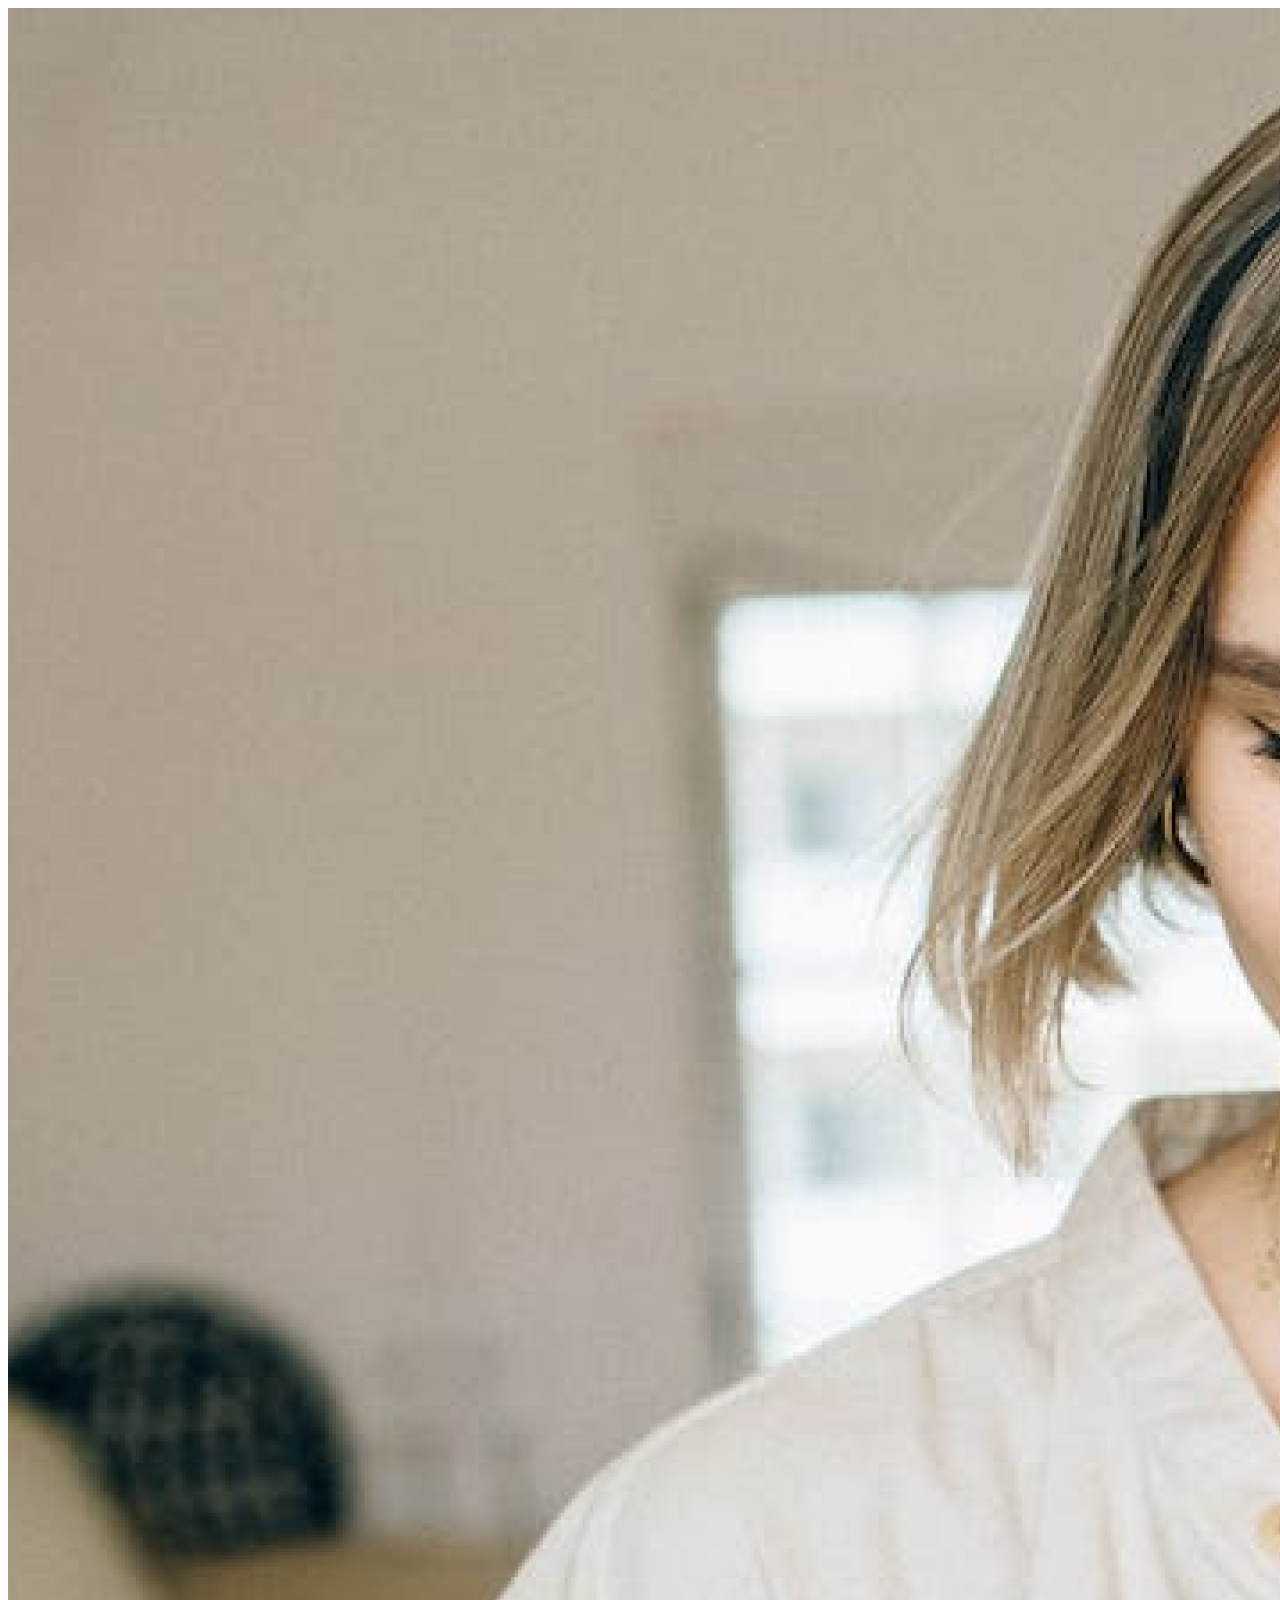
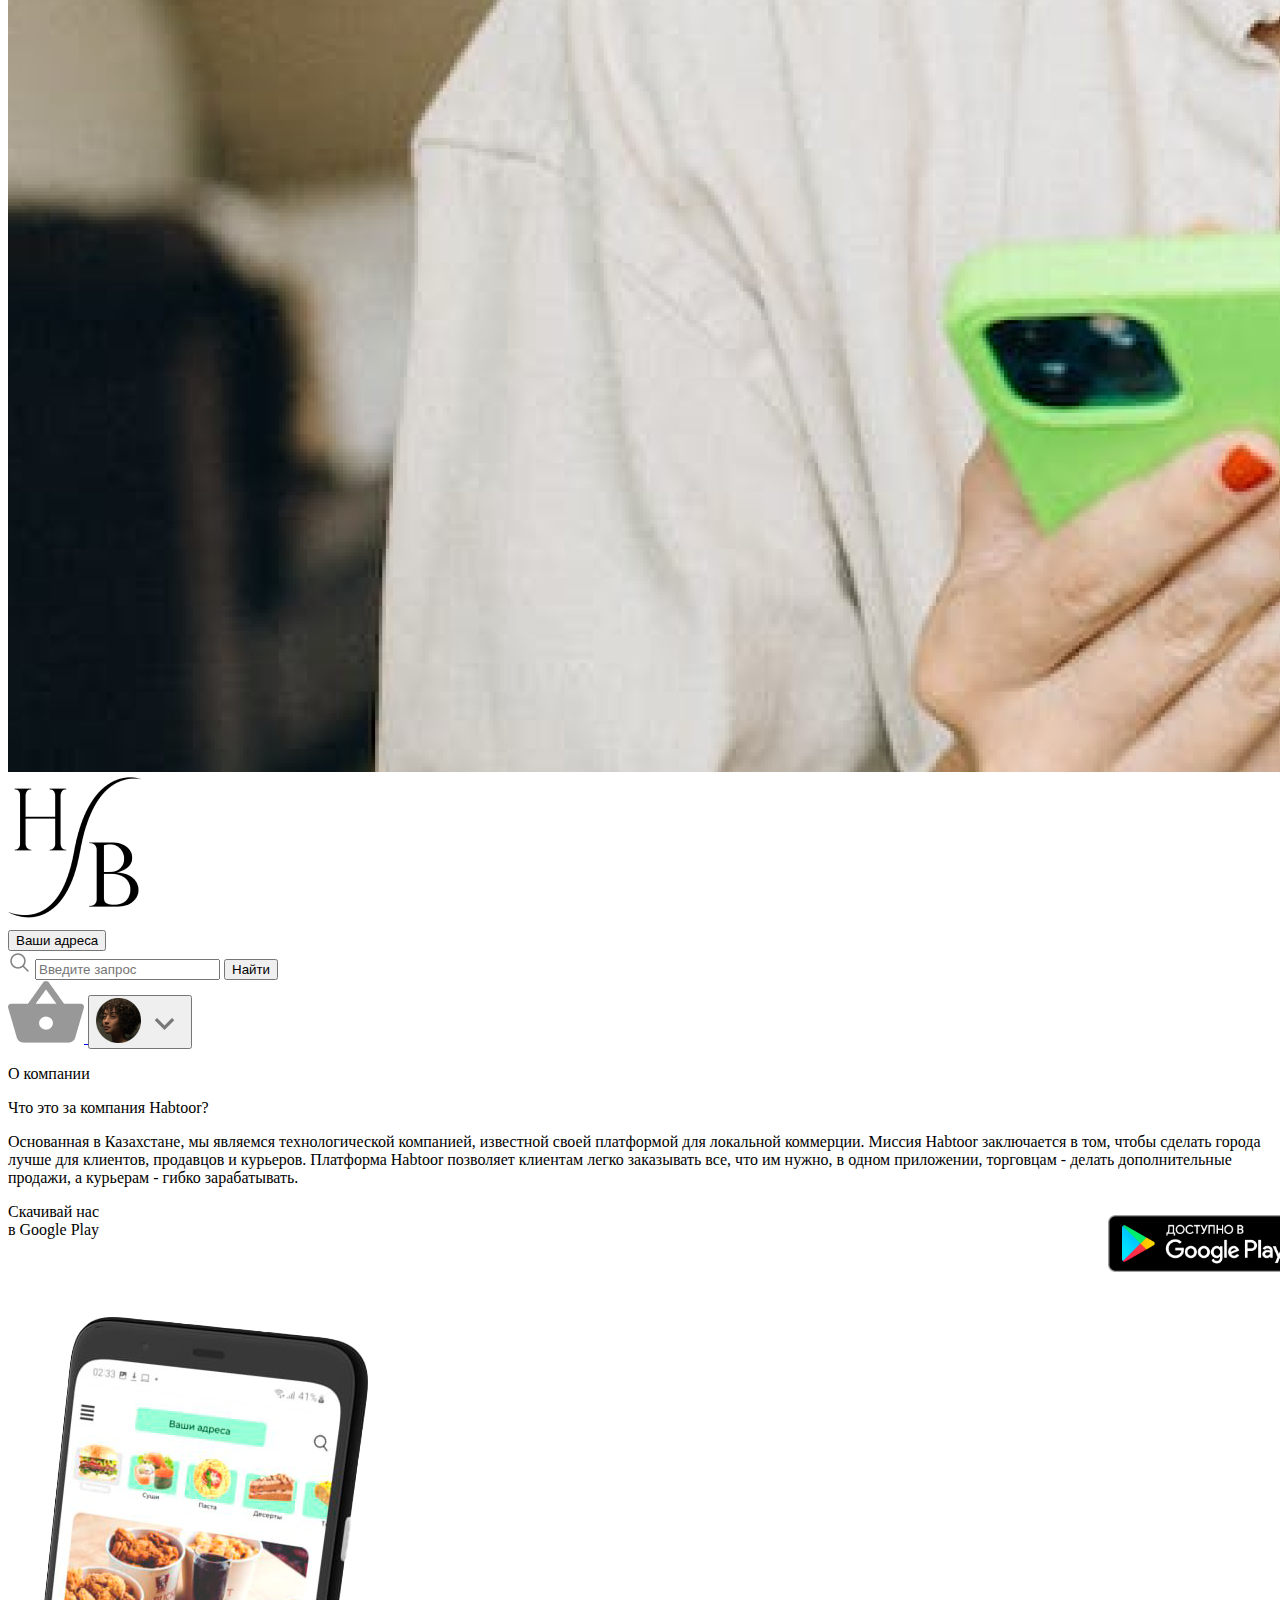
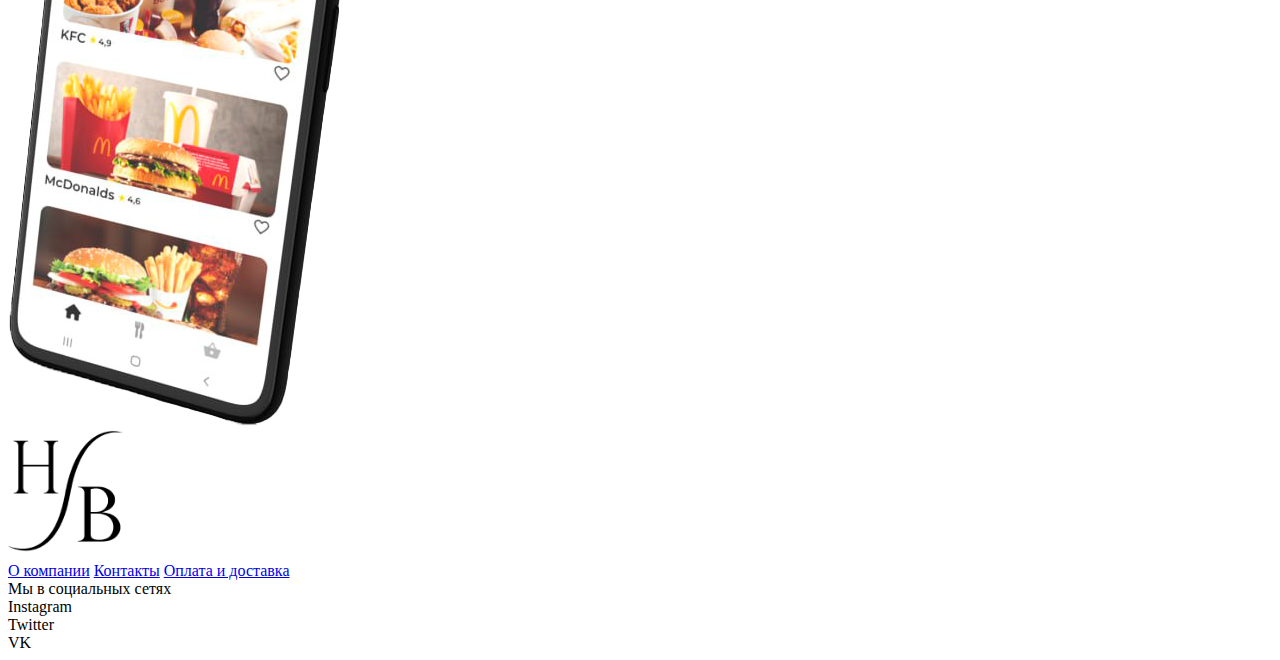
==== about.html @ f93e47a6 "Add files via upload" ====
<!DOCTYPE html>
<html lang="ru">

<head>
    <meta charset="UTF-8">
    <link rel="stylesheet" href="about.css"/>
    <link rel="stylesheet" href="normalize.css"/>
    <link rel="stylesheet" href="https://fonts.googleapis.com/css2?family=Montserrat:wght@400;700&display=swap">
    <meta name="viewport" content="width=device-width, initial-scale=1.0">
    <title>About</title>
</head>
<body>
    <img src="img/Rectangle.png" class="background" />
    <header class="site_header">
        <div class="glav_contein">
            <div class="logo">
                <a href="main.html" class="logo">
                <img src="img/habtoor 1.png" alt="habtoor">
                </a>
            </div>
            <div class="button1">
                <button type="submit1">Ваши адреса</button>
            </div>
            <div class="search-box">
                <img src="img/Search.png" width="23px" height="23px">
                <input type="text" placeholder="Введите запрос">
                <button type="submit">Найти</button>
            </div>
            <a href="list.php" class="cart-button">
                <img src="img/Vector.png" alt="Корзина покупок">
            </a>
            <button class="polz">
                <img src="img/Ellipse 2.png" width="45px" height="45px">
                <img src="img/keyboard_arrow_right.png">
            </button>
            </div>
        </div>
    </header>
        <section class="textocopm">
            <div class="glav_contain">
                <p class="titleocomp">О компании</p>
            </div>
        </section>
        <section class="ocomp-section">
            <div class="glav_contain">
                <p class="h1text">Что это за компания Habtoor?</p>
                <p class="maintext">Основанная в Казахстане, мы являемся технологической компанией, известной своей платформой для локальной коммерции. Миссия Habtoor заключается в том, чтобы сделать города лучше для клиентов, продавцов и курьеров. Платформа Habtoor позволяет клиентам легко заказывать все, что им нужно, в одном приложении, торговцам - делать дополнительные продажи, а курьерам - гибко зарабатывать.</p>
            </div>
        </section>
        <section class="downlod-section">
                <div class="glav_contain">   
                <div class="dowln">
                    <p class="downldtext" style="width: 405px;">
                        Скачивай нас <br>в Google Play
                    </p>
                    <img src="img/d60fffad82e50d7095ab84695cffa6f7.png" class="google" style="width: 190px; height: 57px; margin-left:1100px; transform: translateY(-40px)">
                </div>
            </div>
            <img src="img/photo_2024-01-04_23-01-18 (2).png" class="iphone">
        </section>
    <section class="konecsaita-section">
         <div class="glav_contain">
            <div class="konecsaita">
                <div class="logo">
                    <img src="img/habtoor 1.png" style="width:124px; height:128px" >
                </div>
                <div class="menu-column">
                    <a href="about.html" class="menu-item">О компании</a>
                    <a href="kontakt" class="menu-item">Контакты</a>
                    <a href="oplata" class="menu-item">Оплата и доставка</a>
                </div>
                <div class="social-column">
                    <div class="social-item h1">Мы в социальных сетях</div>
                    <div class="social-item">Instagram</div>
                    <div class="social-item">Twitter</div>
                    <div class="social-item">VK</div>
                 </div>
            </div>
        </div>
    </section>
</body>
</html>
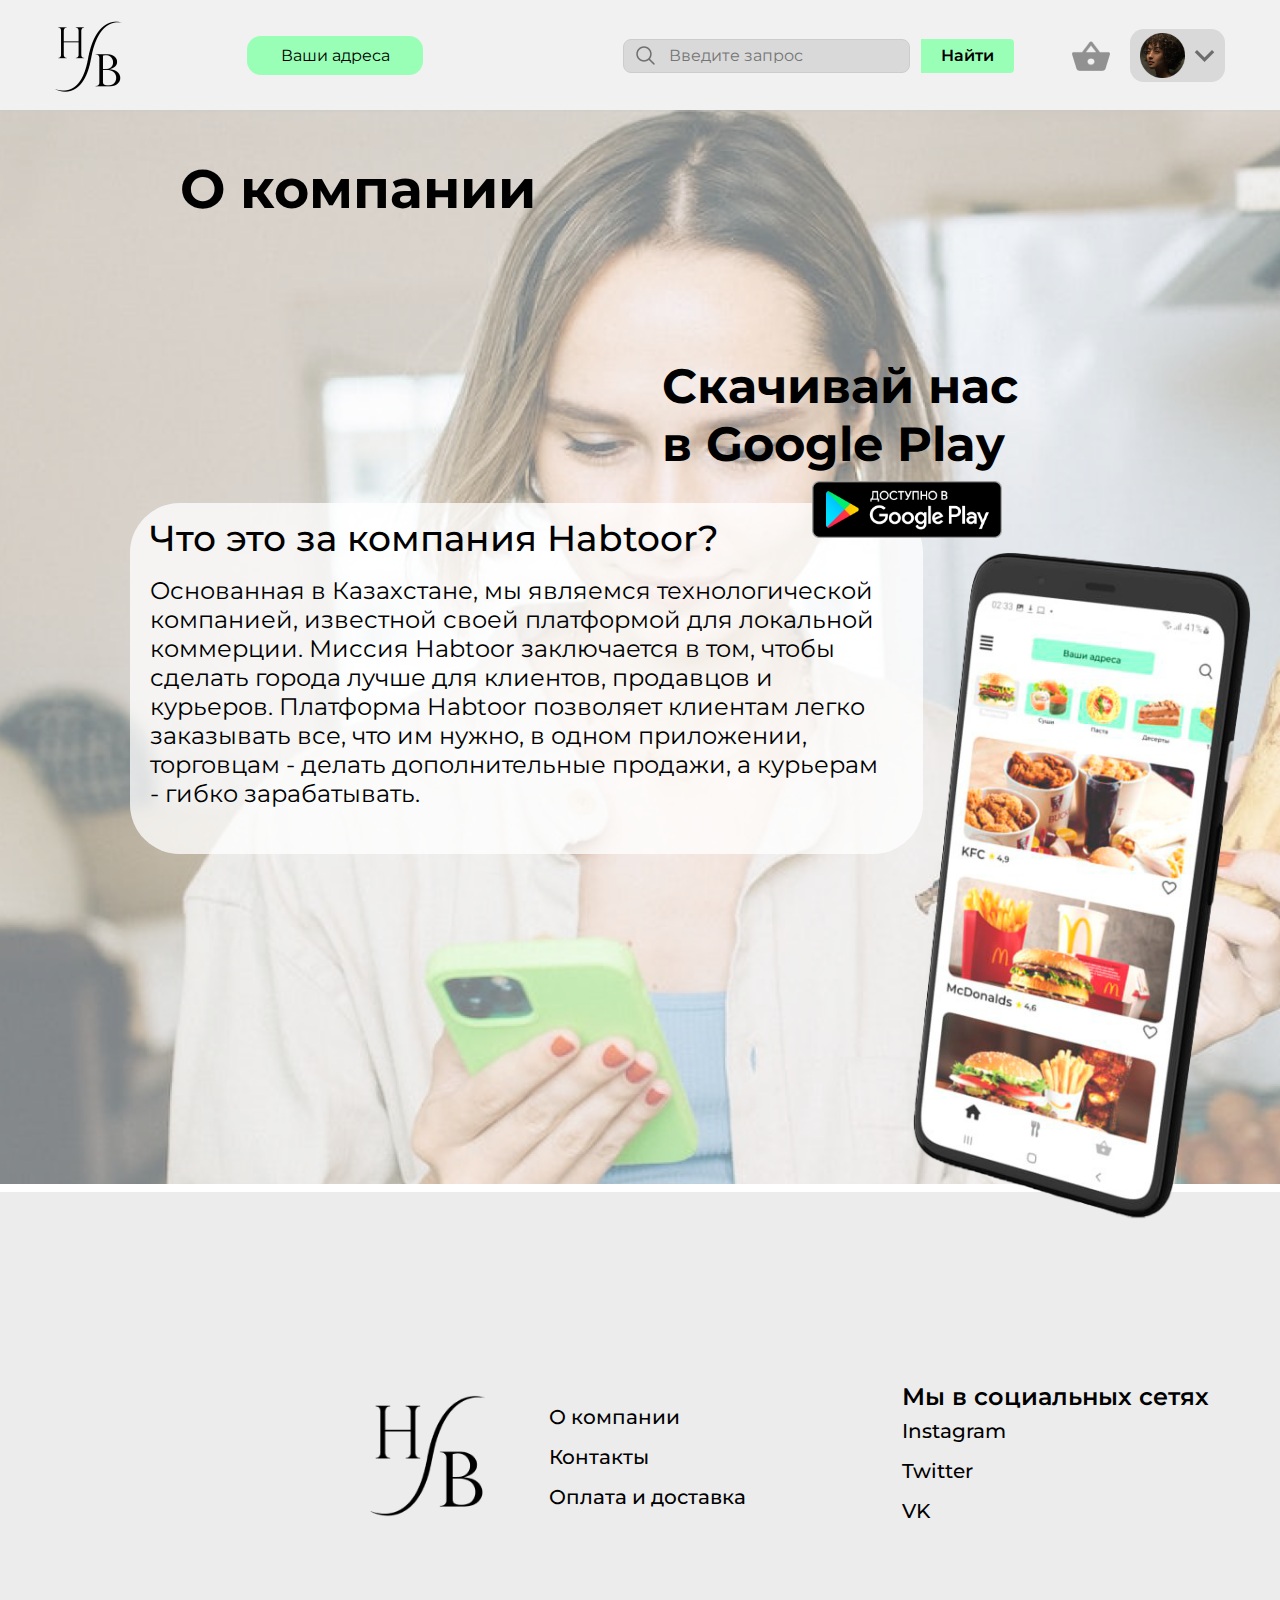
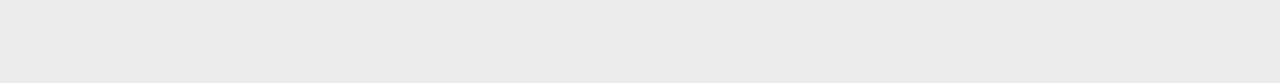
==== commit d728a94c: "Update about.html" ====
--- a/about.html
+++ b/about.html
@@ -3,8 +3,8 @@
 
 <head>
     <meta charset="UTF-8">
-    <link rel="stylesheet" href="about.css"/>
-    <link rel="stylesheet" href="normalize.css"/>
+    <link rel="stylesheet" href="css/about.css"/>
+    <link rel="stylesheet" href="css/normalize.css"/>
     <link rel="stylesheet" href="https://fonts.googleapis.com/css2?family=Montserrat:wght@400;700&display=swap">
     <meta name="viewport" content="width=device-width, initial-scale=1.0">
     <title>About</title>
@@ -79,4 +79,4 @@
         </div>
     </section>
 </body>
-</html>+</html>
--- a/css/about.css
+++ b/css/about.css
@@ -0,0 +1,303 @@
+body {
+    margin: 0;
+    padding: 0;
+    font-family: Montserrat, sans-serif;
+    overflow-x: hidden; 
+}
+
+img.background {
+    width: 1720px;
+    height: auto;
+    position: absolute;
+    top: 110px;
+    left: 0;
+    z-index: -2;
+    opacity: 0.5;
+  
+    /* Зависит от размера изображения */
+    @media screen and (max-width: 640px){
+      img.bg {
+        left: 50%;
+        margin-left: -320px;
+      }
+    }
+  }
+.site_header {
+    width: 100%; /* Занимает 100% ширины экрана */
+    background-color: rgba(198, 198, 198, 0.25); 
+    height: 112px; /* Высота заголовка */
+    display: flex; /* Выравниваем содержимое */
+    align-items: center; /* Выравнивание по центру по вертикали */
+    position: fixed; /* Фиксированное положение при прокрутке */
+    top: 0; /* Прикреплено к верху */
+    z-index: 21; /* Позиция над другими элементами */
+}
+
+
+.glav_contein {
+    width: 100%; /* Занимает 100% ширины главного контейнера */
+    max-width: 1219px; /* Максимальная ширина контейнера */
+    margin: 0 auto; /* Центр по горизонтали */
+    padding-left: 55px; /* Внутренний отступ слева */
+    padding-right: 55px; /* Внутренний отступ справа */
+    display: flex; /* Выравниваем содержимое */
+    align-items: center; /* Выравнивание по центру по вертикали */
+}
+
+
+.button1 button[type="submit1"] {
+    width: 176px; /* Ширина кнопки */
+    height: 39px; /* Высота кнопки */
+    border-radius: 14px; /* Закругление углов */
+    background: #99FFB6; /* Цвет фона */
+    border: none; /* Убираем границу */
+    margin-left: 10px; /* Внешний отступ слева */
+    margin-right: 200px; /* Внешний отступ справа */
+    font-family: Montserrat; /* Шрифт кнопки */
+}
+
+.logo {
+    flex-shrink: 0; /* Запрет уменьшения размера*/
+    padding-right: 20px; /* Внутренний отступ справа */
+    padding-left: 0px; /* Внутренний отступ слева */
+    padding-top: 10px; /* Внутренний отступ сверху */
+    margin-right: -45px; /* Внешний отступ справа */
+}
+
+
+.logo img {
+    width: 72px;
+    height: 75px; 
+}
+
+
+.search-box {
+    display: flex; /* Выравниваем содержимое */
+    align-items: center; /* Выравнивание по центру по вертикали */
+    width: 265px; 
+    height: 12px; 
+    padding: 10px; /* Внутренний отступ */
+    border-radius: 8px; /* Закругление углов  */
+    border: 1px solid #ccc; /* Граница  */
+    background: #D9D9D9; /* Цвет фона  */
+    margin-top: 0px; /* Внешний отступ сверху */
+}
+
+
+.search-box input[type="text"] {
+    flex: 1; 
+    width: 100% - 30px; /* Устанавливает ширину с учетом внутренних отступов */
+    height: 100%; 
+    border: none; /* Убирает границу  */
+    outline: none; /* Убирает стандартное выделение */
+    background: #D9D9D9; 
+    font-family: Montserrat; 
+}
+
+
+.search-box img {
+    padding-right: 10px; /* Внутренний отступ справа от изображения */
+}
+
+.search-box button[type="submit"] {
+    background-color: #99FFB6; 
+    color: black; 
+    border: none; /* Убирает границу */
+    outline: none; /* Убирает стандартное выделение */
+    padding: 8px 20px; /* Внутренние отступы  */
+    border-radius: 0 4px 4px 0; /* Закругление углов  */
+    cursor: pointer; /* Изменение формы указателя при наведении */
+    margin-left: 30px; /* Внешний отступ слева */
+    font-family: Montserrat; 
+    font-weight: 600; /* Насыщенность шрифта */
+}
+
+.cart-button {
+    display: inline-block; /* Отображается как блочный элемент*/
+    margin-left: auto; /* Выравнивание по правому краю */
+}
+
+
+.cart-button img {
+    width: 38px; 
+    height: 30.74px; 
+    vertical-align: middle; /* Выравнивание по центру по вертикали */
+}
+
+
+.polz {
+    background: #D9D9D9; 
+    width: 95px; 
+    height: 53px; 
+    padding: 10px 10px; /* Внутренние отступы кнопки */
+    border: none; /* Убирает границу кнопки */
+    border-radius: 14px; /* Закругление углов кнопки */
+    cursor: pointer; /* Изменение формы указателя при наведении */
+    display: flex; 
+    align-items: center; /* Выравнивание по центру по вертикали */
+    margin-left: 20px; /* Внешний отступ слева */
+}
+
+.textocopm {
+    
+    margin-top: 156px;
+    margin-left: 180px;
+}
+
+.textocopm p{
+    color: #000;
+    font-family: Montserrat;
+    font-size: 54px;
+    font-style: normal;
+    font-weight: 700;
+    line-height: normal;
+}
+
+.ocomp-section {
+    margin-top: 204px;
+    margin-left: 150px;
+    float: left;
+    width: 793px;
+}
+
+.h1text{
+    color: #000;
+    font-family: Montserrat;
+    font-size: 36px;
+    font-style: normal;
+    font-weight: 500;
+    line-height: normal;
+}
+
+.maintext{
+    color: #000;
+    font-family: Montserrat;
+    font-size: 24px;
+    font-style: normal;
+    font-weight: 400;
+    line-height: normal;
+    display:block;
+    text-align: left;
+    width: 733px;
+    height: 147px;
+    margin-top: -20px;
+}
+
+.ocomp-section p::after {
+    content: '';
+    position: absolute;
+    top: 503px;
+    left: 130px;
+    width: 793px;
+    height: 351px;
+    border-radius: 50px;
+    background: rgba(255, 255, 255, 0.50);
+    z-index: -1;
+}
+
+.downlod-section {
+    margin-top: -400px;
+    margin-right: 213px;
+    float: right;
+    position: relative;
+}
+
+.downldtext {
+    color: #000;
+    font-family: Montserrat;
+    font-size: 48px;
+    font-style: normal;
+    font-weight: 700;
+    line-height: normal;
+    margin-left: 950px;
+    margin-top: 10px;
+
+}
+
+.iphone {
+    transform: translate(1200px, -30px);
+    width: 25%;
+    height: 25%;
+}
+
+.konecsaita-section {
+    background-color: rgba(217, 217, 217, 0.50) !important;
+    background-image: none;
+    padding: 20px;
+    width: 100%;
+    height: 451px;
+    margin-top: 970px;
+}
+
+.konecsaita {
+    display: flex;
+    align-items: center;
+    padding-left: 350px;
+    margin-top: 170px;
+}
+
+.menu-item {
+    position: relative;
+    width: 253px;
+    color: #000;
+    font-family: Montserrat;
+    font-size: 20px;
+    font-style: normal;
+    font-weight: 500;
+    line-height: normal;
+    text-decoration: none;
+    overflow: hidden;
+    display: inline-block;
+}
+
+.menu-item::before {
+    content: "";
+    position: absolute;
+    left: 0;
+    bottom: 2px;
+    width: 0;
+    height: 1px;
+    background-color: #000;
+    transition: width 0.3s ease-out;
+}
+
+.menu-item:hover::before {
+    width: 30%;
+}
+
+.social-item.h1 {
+    width: 320px;
+    color: #000;
+    font-family: Montserrat;
+    font-size: 24px;
+    font-style: normal;
+    font-weight: 600;
+    line-height: normal;
+}
+
+.social-item {
+    width: 253px;
+    color: #000;
+    font-family: Montserrat;
+    font-size: 20px;
+    font-style: normal;
+    font-weight: 500;
+    line-height: normal;
+}
+
+.menu-column,
+.social-column {
+    display: flex;
+    flex-direction: column;
+}
+
+.menu-item,
+.social-item {
+    line-height: 2;
+}
+
+.logo,
+.menu-column,
+.social-column {
+    padding-right: 100px;
+}
